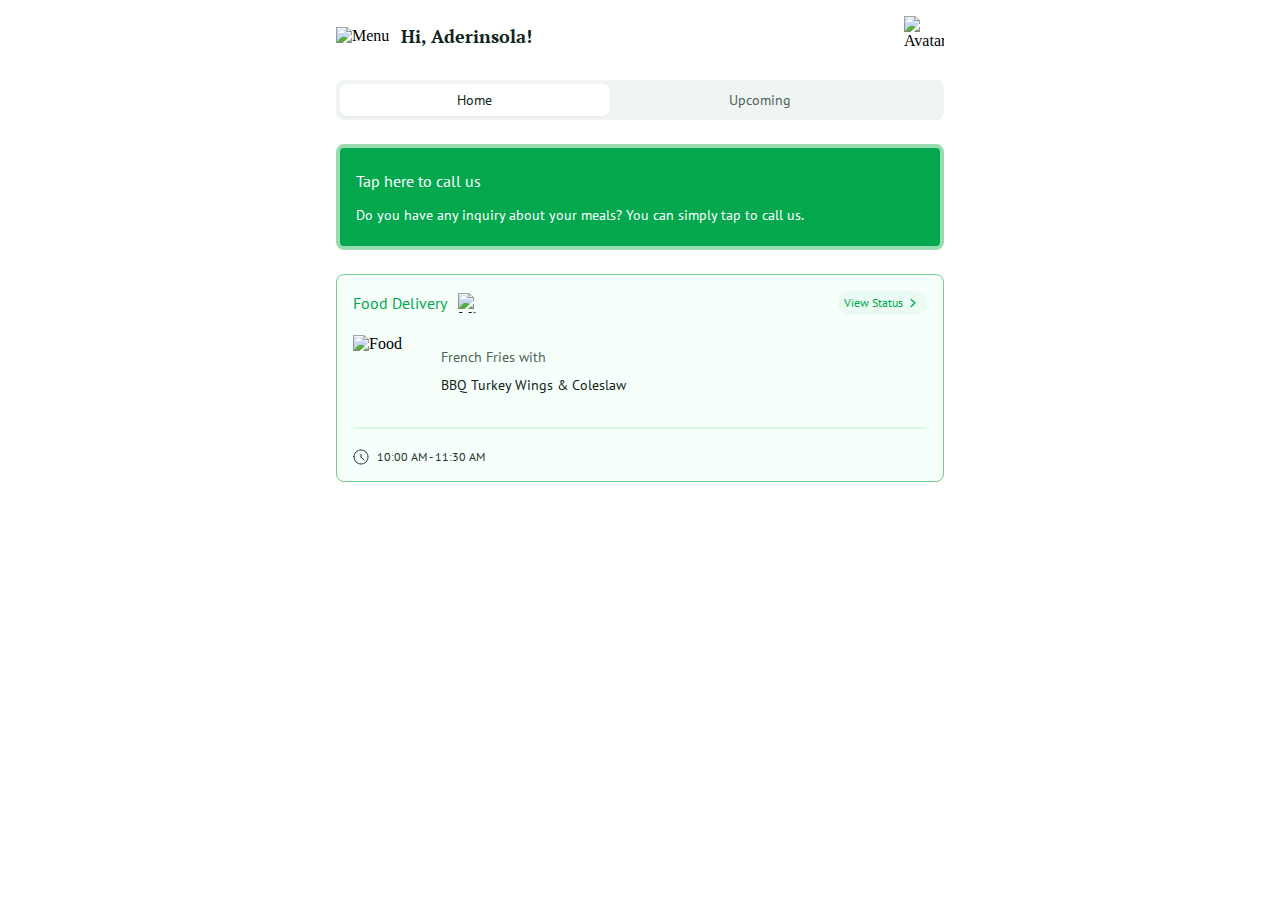
==== services.html @ 622fb4c0 "added food delivery section on services page" ====
<!DOCTYPE html>
<html lang="en">
  <head>
    <meta charset="UTF-8" />
    <meta http-equiv="X-UA-Compatible" content="IE=edge" />
    <meta name="viewport" content="width=device-width, initial-scale=1.0" />
    <title>Services - Eden</title>
    <link rel="stylesheet" href="/assets/css/global.css" />
  </head>
  <body>
    <main class="services">
      <div class="services-wrapper flex flex-col gap-04">
        <div class="flex items-center justify-between">
          <div class="flex items-center gap-1">
            <img src="/assets/images/hamburger.svg" alt="Menu" />
            <h4 class="h4">Hi, Aderinsola!</h4>
          </div>
          <img
            src="/assets/images/avatar.svg"
            class="img-fluid avatar"
            alt="Avatar"
          />
        </div>
        <div class="tabs">
          <div class="tab active">Home</div>
          <div class="tab">Upcoming</div>
        </div>
        <div class="call-card flex flex-col gap-1">
          <div class="title">Tap here to call us</div>
          <div class="call-content">
            Do you have any inquiry about your meals? You can simply tap to call
            us.
          </div>
          <div class="call-dish"></div>
        </div>
        <div class="service-1 flex flex-col gap-5">
          <div class="flex items-center justify-between">
            <div class="flex items-center gap-1">
              <div class="text-primary text-md">Food Delivery</div>
              <img
                src="/assets/images/mini-dish-1.svg"
                class="img-fluid mini-dish"
                alt="Mini dish"
              />
            </div>
            <div class="status c-pointer">
              <div class="text-sxm text-primary">View Status</div>
              <svg
                xmlns="http://www.w3.org/2000/svg"
                width="16"
                height="16"
                viewBox="0 0 16 16"
                fill="none"
              >
                <path
                  d="M6.22217 11.5555L9.77772 7.99999L6.22217 4.44443"
                  stroke="#03A84E"
                  stroke-width="1.33333"
                  stroke-linecap="round"
                  stroke-linejoin="round"
                />
              </svg>
            </div>
          </div>
          <div class="flex items-center gap-4">
            <img
              src="/assets/images/food.png"
              alt="Food"
              class="img-fluid food"
            />
            <div class="flex flex-col gap-05">
              <div class="text-tertiary text-sm">French Fries with</div>
              <div class="text-sm text-grey-primary">
                BBQ Turkey Wings & Coleslaw
              </div>
            </div>
          </div>
          <hr class="hr-primary" />
          <div class="flex items-center gap-05">
            <svg
              xmlns="http://www.w3.org/2000/svg"
              width="16"
              height="16"
              viewBox="0 0 16 16"
              fill="none"
            >
              <g clip-path="url(#clip0_2_1821)">
                <path
                  d="M1 8C1 9.85652 1.7375 11.637 3.05025 12.9497C4.36301 14.2625 6.14348 15 8 15C9.85652 15 11.637 14.2625 12.9497 12.9497C14.2625 11.637 15 9.85652 15 8C15 6.14348 14.2625 4.36301 12.9497 3.05025C11.637 1.7375 9.85652 1 8 1C6.14348 1 4.36301 1.7375 3.05025 3.05025C1.7375 4.36301 1 6.14348 1 8V8Z"
                  stroke="#1D352A"
                  stroke-linecap="round"
                  stroke-linejoin="round"
                />
                <path
                  d="M8 8V5.5"
                  stroke="#1D352A"
                  stroke-linecap="round"
                  stroke-linejoin="round"
                />
                <path
                  d="M8 8L11.1247 11.1253"
                  stroke="#1D352A"
                  stroke-linecap="round"
                  stroke-linejoin="round"
                />
              </g>
              <defs>
                <clipPath id="clip0_2_1821">
                  <rect width="16" height="16" fill="white" />
                </clipPath>
              </defs>
            </svg>

            <div class="text-sxm text-secondary">10:00 AM - 11:30 AM</div>
          </div>
        </div>
      </div>
    </main>
  </body>
</html>
---- assets/css/global.css ----
@import url("https://fonts.googleapis.com/css2?family=PT+Sans:wght@400;700&family=PT+Serif:wght@400;500;700&display=swap");

:root {
  --primary: #03a84e;
  --grey-primary: #0f241b;
  --grey-secondary: #1d352a;
  --grey-septenary: #f0f4f2;
  --grey-tertiary: #4b6358;
  --green-quaternary: #98dcaf;
  --green-tertiary: #6ece8a;
  --green-octonary: #f6fffa;
  --green-septenary: #e9fbf2;
  --white: #ffffff;
  --Serif: "PT Serif", san-serif;
  --Sans: "PT Sans", san-serif;
  --font-400: 400;
  --font-500: 500;
  --font-700: 700;
}

*,
*::before,
*::after {
  box-sizing: border-box;
}
body {
  margin: 0;
  padding: 0;
  overflow-x: hidden;
  height: 100vh;
}
.img-fluid {
  max-width: 100%;
  height: auto;
}
.flex {
  display: flex;
}
.flex-col {
  flex-direction: column;
}
.gap-4 {
  gap: 1rem /* 16px */;
}
.gap-04 {
  gap: 1.5rem;
}
.gap-5 {
  gap: 1.25rem;
}
.gap-1 {
  gap: 0.7rem /* 16px */;
}
.gap-05 {
  gap: 0.5rem;
}
.c-pointer {
  cursor: pointer;
}
.items-center {
  align-items: center;
}
.justify-center {
  justify-content: center;
}
.justify-between {
  justify-content: space-between;
}
.confetti-container {
  position: relative;
  top: 0;
  left: 0;
  width: 100%;
  height: 100%;
  /* pointer-events: none; */
}
.wrapper {
  display: flex;
  flex-direction: column;
  align-items: center;
  padding: 1.5rem;
}
.emoji {
  width: 4rem;
  height: 4rem;
  flex-shrink: 0;
  margin-bottom: 2rem;
}
.text-md {
  font-family: var(--Sans);
  font-size: 1rem;
  font-weight: 400;
  line-height: 1.5rem;
}
.text-sxm {
  font-family: var(--Sans);
  font-size: 0.75rem;
  font-weight: 400;
  line-height: 1rem;
}
.text-sm {
  font-family: var(--Sans);
  font-size: 0.875rem;
  font-weight: 400;
  line-height: 1.25rem;
}
.text-primary {
  color: var(--primary);
}
.text-tertiary {
  color: var(--grey-tertiary);
}
.text-grey-primary {
  color: var(--grey-primary);
}
.text-secondary{
  color: var(--grey-secondary);
}
.h1 {
  color: var(--grey-primary);
  text-align: center;
  font-family: var(--Serif);
  font-size: 1.25rem;
  font-weight: var(--font-700);
  line-height: 2rem;
  margin: 0;
}
.h4 {
  color: var(--grey-primary);
  font-family: var(--Serif);
  font-size: 1.125rem;
  font-style: normal;
  font-weight: var(--font-700);
  line-height: 1.75rem;
  margin: 0;
}
.h5 {
  color: var(--grey-secondary);
  text-align: center;
  font-family: var(--Sans);
  font-size: 1rem;
  font-weight: var(--font-400);
  line-height: 1.5rem;
  margin: 0;
}

.btn-wrapper {
  display: flex;
  justify-content: center;
  align-items: center;
  margin-top: 100px;
}
.btn {
  width: 20.4375rem;
  height: 3rem;
  padding: 0.75rem 1rem;
  cursor: pointer;
  flex-shrink: 0;
  border-radius: 2rem;
  background: var(--primary);
  color: var(--white);
  text-align: center;
  font-family: var(--Sans);
  font-size: 1rem;
  font-weight: var(--font-400);
  text-decoration: none;
}
@media (max-width: 428px) {
  .btn {
    width: 100%;
  }
}

/* Services */
.services-wrapper {
  padding: 1rem;
}
.avatar {
  width: 2.5rem;
  height: 2.5rem;
  flex-shrink: 0;
}
.tabs {
  display: grid;
  grid-template-columns: repeat(2, 1fr);
  height: 2.5rem;
  padding: 0.25rem 3.0625rem 0.25rem 0.25rem;
  align-items: center;
  gap: 1rem;
  flex-shrink: 0;
  border-radius: 0.5rem;
  background: var(--grey-septenary);
}
.tab {
  text-align: center;
  color: var(--grey-tertiary);
  font-family: var(--Sans);
  font-size: 0.875rem;
  font-weight: 500;
  line-height: 1.25rem;
  cursor: pointer;
}
.tab.active {
  display: flex;
  align-items: center;
  justify-content: center;
  height: 2rem;
  color: var(--grey-primary);
  flex-shrink: 0;
  border-radius: 0.5rem;
  background: var(--white);
  box-shadow: 0px 2px 2px 0px rgba(63, 80, 73, 0.04);
}
.call-card {
  border-radius: 0.5rem;
  background: var(--primary);
  border: 4px solid var(--green-quaternary);
  height: 6.625rem;
  color: var(--white);
  display: flex;
  justify-content: center;
  padding: 0 1rem;
  position: relative;
}
.title {
  font-family: var(--Sans);
  font-size: 1rem;
  font-weight: var(--font-500);
  line-height: 1.5rem;
}
.call-content {
  font-family: var(--Sans);
  font-size: 0.875rem;
  font-weight: var(--font-400);
  line-height: 1.25rem;
}
@media (max-width: 555px) {
  .call-content {
    width: 16.5625rem;
  }
}
.call-dish {
  width: 5rem;
  height: 5rem;
  flex-shrink: 0;
  background: url(/assets/images/dish-1.svg);
  background-repeat: no-repeat;
  position: absolute;
  bottom: -32px;
  right: -19px;
}
.service-1 {
  border-radius: 0.5rem;
  border: 1px solid var(--green-tertiary);
  background: var(--green-octonary);
  padding: 1rem;
}
.mini-dish {
  width: 1.25rem;
  height: 1.25rem;
}
.status {
  display: inline-flex;
  height: 1.5rem;
  padding: 0.375rem;
  align-items: center;
  gap: 0.125rem;
  flex-shrink: 0;
  border-radius: 6.25rem;
  background: var(--green-septenary);
}
.food {
  width: 4.5rem;
  height: 4.5rem;
  flex-shrink: 0;
}
.hr-primary {
  border: 1px solid rgba(189, 238, 205, 0.5);
  width: 100%;
  height: 0.0625rem;
  margin: 0;
}
@media (min-width: 768px) {
  .services {
    max-width: 640px;
    margin: auto;
  }
}
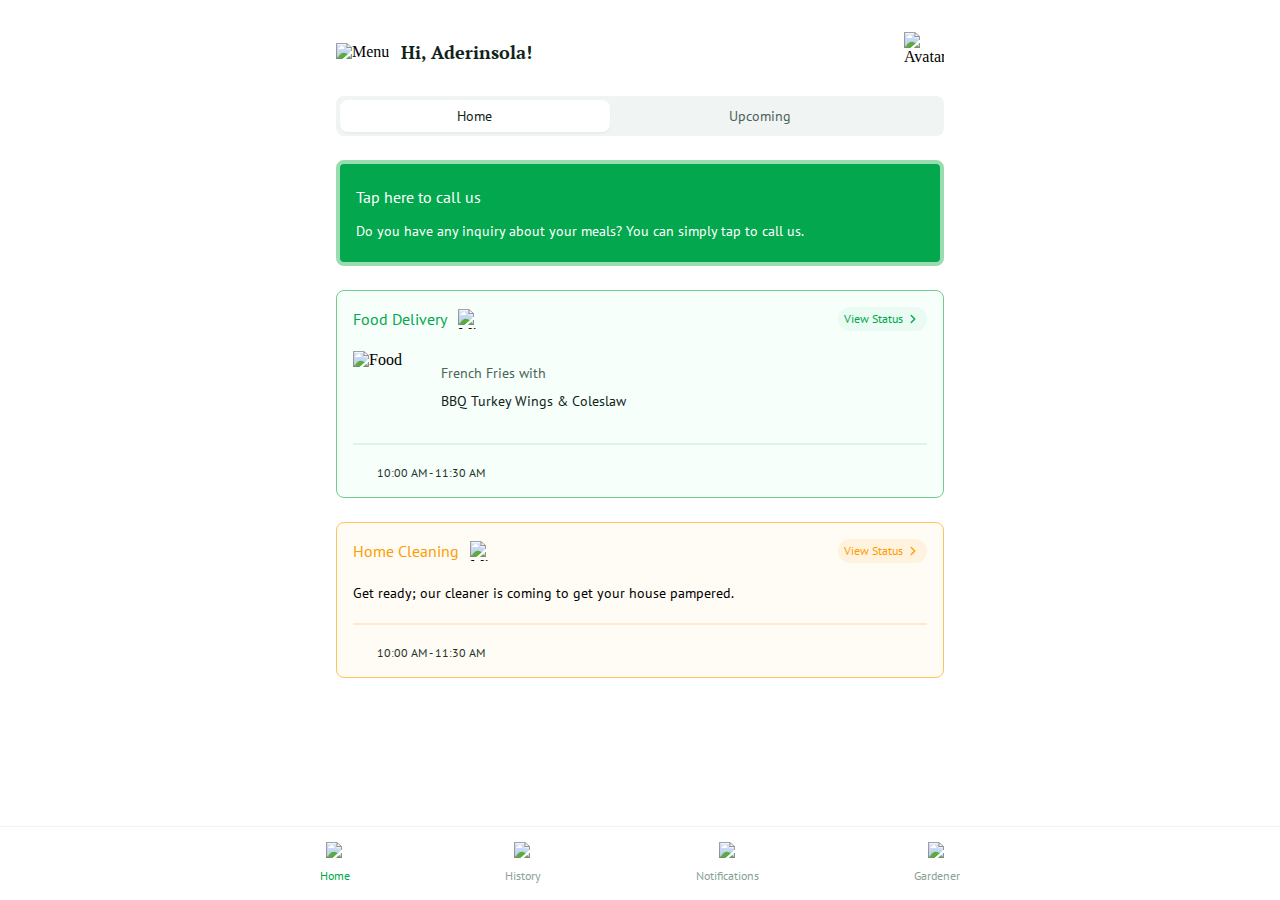
==== commit 0a13eee6: "modified services sscreen" ====
--- a/services.html
+++ b/services.html
@@ -8,7 +8,43 @@
     <link rel="stylesheet" href="/assets/css/global.css" />
   </head>
   <body>
-    <main class="services">
+    <nav class="nav">
+      <div class="flex items-center justify-between">
+        <a href="#" class="flex flex-col items-center gap-05">
+          <img
+            src="/assets/images/home.svg"
+            alt="Home"
+            class="img-fluid nav-icon"
+          />
+          <span class="text-primary text-sxm">Home</span>
+        </a>
+        <a href="#" class="flex flex-col items-center gap-05">
+          <img
+            src="/assets/images/history.svg"
+            alt="History"
+            class="img-fluid nav-icon"
+          />
+          <span class="text-grey-quaternary text-sxm">History</span>
+        </a>
+        <a href="#" class="flex flex-col items-center gap-05">
+          <img
+            src="/assets/images/notification-bell.svg"
+            alt="Notifications"
+            class="img-fluid nav-icon"
+          />
+          <span class="text-grey-quaternary text-sxm">Notifications</span>
+        </a>
+        <a href="#" class="flex flex-col items-center gap-05">
+          <img
+            src="/assets/images/message-chat.svg"
+            alt="Chat"
+            class="img-fluid nav-icon"
+          />
+          <span class="text-grey-quaternary text-sxm">Gardener</span>
+        </a>
+      </div>
+    </nav>
+    <main class="services main">
       <div class="services-wrapper flex flex-col gap-04">
         <div class="flex items-center justify-between">
           <div class="flex items-center gap-1">
@@ -33,17 +69,17 @@
           </div>
           <div class="call-dish"></div>
         </div>
-        <div class="service-1 flex flex-col gap-5">
+        <div class="service service-primary flex flex-col gap-5">
           <div class="flex items-center justify-between">
             <div class="flex items-center gap-1">
               <div class="text-primary text-md">Food Delivery</div>
               <img
                 src="/assets/images/mini-dish-1.svg"
-                class="img-fluid mini-dish"
+                class="img-fluid mini-"
                 alt="Mini dish"
               />
             </div>
-            <div class="status c-pointer">
+            <div class="status c-pointer status-primary">
               <div class="text-sxm text-primary">View Status</div>
               <svg
                 xmlns="http://www.w3.org/2000/svg"
@@ -75,41 +111,57 @@
               </div>
             </div>
           </div>
-          <hr class="hr-primary" />
+          <hr class="hr hr-primary" />
           <div class="flex items-center gap-05">
-            <svg
-              xmlns="http://www.w3.org/2000/svg"
-              width="16"
-              height="16"
-              viewBox="0 0 16 16"
-              fill="none"
-            >
-              <g clip-path="url(#clip0_2_1821)">
+            <img
+              src="/assets/images/time.svg"
+              alt=""
+              class="img-fluid time-icon"
+            />
+
+            <div class="text-sxm text-secondary">10:00 AM - 11:30 AM</div>
+          </div>
+        </div>
+
+        <div class="service service-orange flex flex-col gap-5">
+          <div class="flex items-center justify-between">
+            <div class="flex items-center gap-1">
+              <div class="text-orange-primary text-md">Home Cleaning</div>
+              <img
+                src="/assets/images/mini-house.svg"
+                class="img-fluid mini-"
+                alt="Mini house"
+              />
+            </div>
+            <div class="status c-pointer status-orange">
+              <div class="text-sxm text-orange-primary">View Status</div>
+              <svg
+                xmlns="http://www.w3.org/2000/svg"
+                width="16"
+                height="16"
+                viewBox="0 0 16 16"
+                fill="none"
+              >
                 <path
-                  d="M1 8C1 9.85652 1.7375 11.637 3.05025 12.9497C4.36301 14.2625 6.14348 15 8 15C9.85652 15 11.637 14.2625 12.9497 12.9497C14.2625 11.637 15 9.85652 15 8C15 6.14348 14.2625 4.36301 12.9497 3.05025C11.637 1.7375 9.85652 1 8 1C6.14348 1 4.36301 1.7375 3.05025 3.05025C1.7375 4.36301 1 6.14348 1 8V8Z"
-                  stroke="#1D352A"
+                  d="M6.22217 11.5555L9.77772 7.99999L6.22217 4.44443"
+                  stroke="#FF9D00"
+                  stroke-width="1.33333"
                   stroke-linecap="round"
                   stroke-linejoin="round"
                 />
-                <path
-                  d="M8 8V5.5"
-                  stroke="#1D352A"
-                  stroke-linecap="round"
-                  stroke-linejoin="round"
-                />
-                <path
-                  d="M8 8L11.1247 11.1253"
-                  stroke="#1D352A"
-                  stroke-linecap="round"
-                  stroke-linejoin="round"
-                />
-              </g>
-              <defs>
-                <clipPath id="clip0_2_1821">
-                  <rect width="16" height="16" fill="white" />
-                </clipPath>
-              </defs>
-            </svg>
+              </svg>
+            </div>
+          </div>
+          <div class="text-black text-sm">
+            Get ready; our cleaner is coming to get your house pampered.
+          </div>
+          <hr class="hr hr-orange" />
+          <div class="flex items-center gap-05">
+            <img
+              src="/assets/images/time.svg"
+              alt=""
+              class="img-fluid time-icon"
+            />
 
             <div class="text-sxm text-secondary">10:00 AM - 11:30 AM</div>
           </div>
--- a/assets/css/global.css
+++ b/assets/css/global.css
@@ -6,11 +6,17 @@
   --grey-secondary: #1d352a;
   --grey-septenary: #f0f4f2;
   --grey-tertiary: #4b6358;
+  --grey-quaternary: #8aa398;
   --green-quaternary: #98dcaf;
   --green-tertiary: #6ece8a;
   --green-octonary: #f6fffa;
   --green-septenary: #e9fbf2;
+  --orange-primary: #ff9d00;
+  --orange-tertiary: #ffc260;
+  --orange-octonary: #fffbf5;
+  --orange-septenary: #fff3df;
   --white: #ffffff;
+  --black: #000000;
   --Serif: "PT Serif", san-serif;
   --Sans: "PT Sans", san-serif;
   --font-400: 400;
@@ -28,6 +34,10 @@
   padding: 0;
   overflow-x: hidden;
   height: 100vh;
+  position: relative;
+}
+a {
+  text-decoration: none;
 }
 .img-fluid {
   max-width: 100%;
@@ -113,8 +123,17 @@
 .text-grey-primary {
   color: var(--grey-primary);
 }
-.text-secondary{
+.text-secondary {
   color: var(--grey-secondary);
+}
+.text-orange-primary {
+  color: var(--orange-primary);
+}
+.text-grey-quaternary {
+  color: var(--grey-quaternary);
+}
+.text-black {
+  color: var(--black);
 }
 .h1 {
   color: var(--grey-primary);
@@ -172,6 +191,9 @@
 }
 
 /* Services */
+.services {
+  padding: 1rem 0 5rem 0;
+}
 .services-wrapper {
   padding: 1rem;
 }
@@ -249,13 +271,19 @@
   bottom: -32px;
   right: -19px;
 }
-.service-1 {
+.service {
   border-radius: 0.5rem;
+  padding: 1rem;
+}
+.service-primary {
   border: 1px solid var(--green-tertiary);
   background: var(--green-octonary);
-  padding: 1rem;
-}
-.mini-dish {
+}
+.service-orange {
+  border: 1px solid var(--orange-tertiary);
+  background: var(--orange-octonary);
+}
+.mini- {
   width: 1.25rem;
   height: 1.25rem;
 }
@@ -267,22 +295,57 @@
   gap: 0.125rem;
   flex-shrink: 0;
   border-radius: 6.25rem;
+}
+.status-primary {
   background: var(--green-septenary);
+}
+.status-orange {
+  background: var(--orange-septenary);
 }
 .food {
   width: 4.5rem;
   height: 4.5rem;
   flex-shrink: 0;
 }
+.hr {
+  width: 100%;
+  height: 0.0625rem;
+  margin: 0;
+}
 .hr-primary {
   border: 1px solid rgba(189, 238, 205, 0.5);
-  width: 100%;
-  height: 0.0625rem;
-  margin: 0;
+}
+.hr-orange {
+  border: 1px solid rgba(255, 218, 159, 0.5);
+}
+.time-icon {
+  width: 1rem;
+  height: 1rem;
+  flex-shrink: 0;
 }
 @media (min-width: 768px) {
-  .services {
+  .main {
     max-width: 640px;
     margin: auto;
   }
 }
+
+/* Navigation */
+.nav {
+  background: var(--white);
+  box-shadow: 0px 1px 0px 0px #f1f4f2 inset;
+  padding: 1rem;
+  position: fixed;
+  bottom: 0;
+  width: 100%;
+}
+.nav-icon {
+  width: 1.125rem;
+  height: 1.125rem;
+}
+@media (min-width: 768px) {
+  .nav > div {
+    max-width: 640px;
+    margin: auto;
+  }
+}
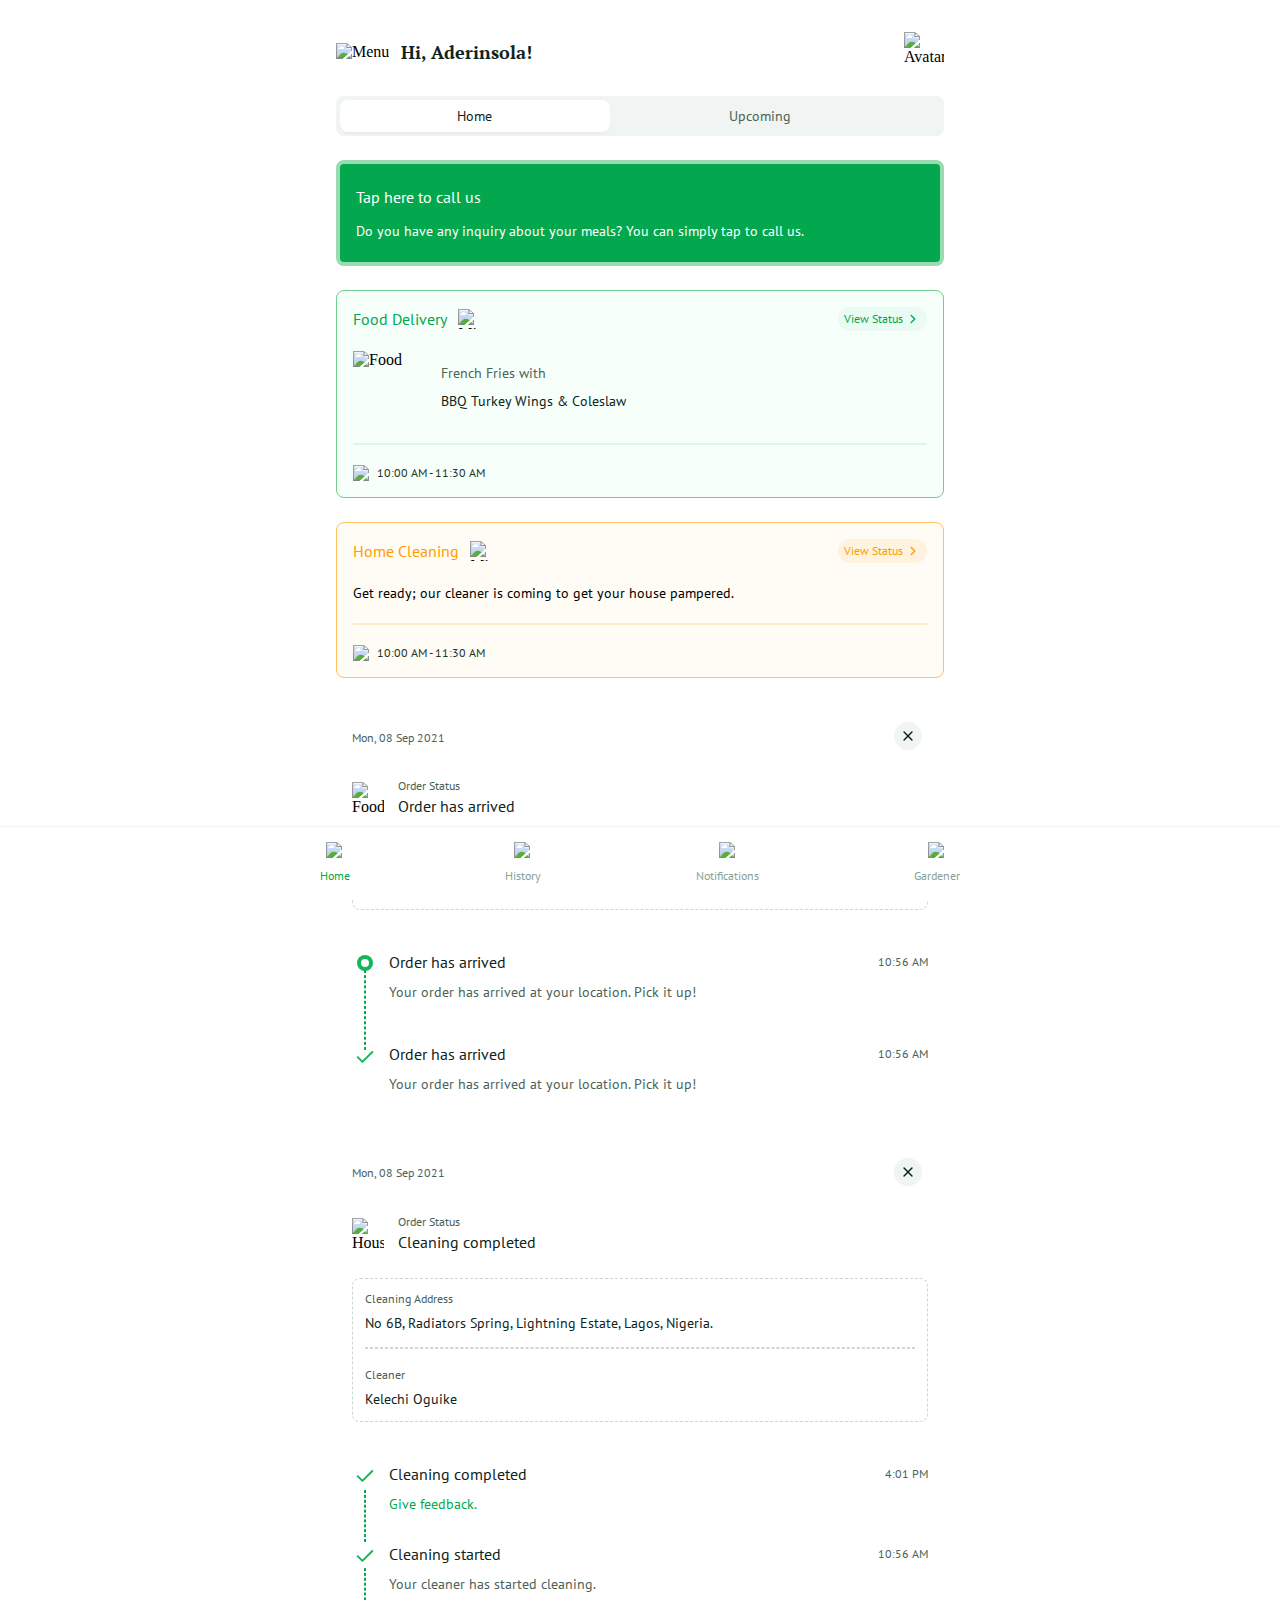
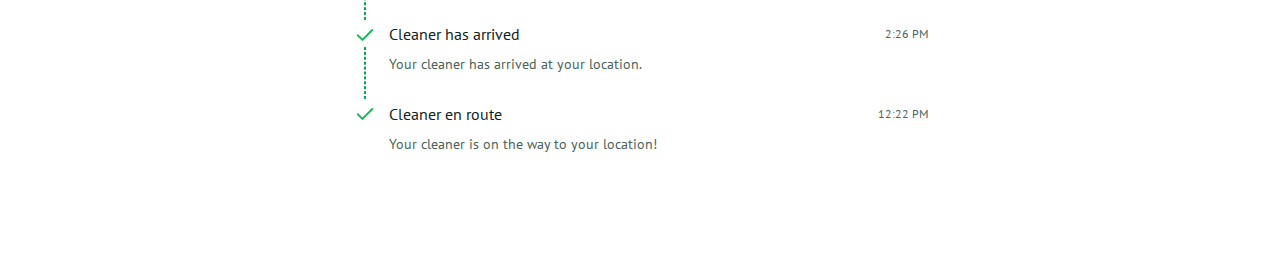
==== commit e43d4db1: "added service modals" ====
--- a/services.html
+++ b/services.html
@@ -10,7 +10,7 @@
   <body>
     <nav class="nav">
       <div class="flex items-center justify-between">
-        <a href="#" class="flex flex-col items-center gap-05">
+        <a href="index.html" class="flex flex-col items-center gap-05">
           <img
             src="/assets/images/home.svg"
             alt="Home"
@@ -69,6 +69,7 @@
           </div>
           <div class="call-dish"></div>
         </div>
+        <!-- Food Delivery -->
         <div class="service service-primary flex flex-col gap-5">
           <div class="flex items-center justify-between">
             <div class="flex items-center gap-1">
@@ -115,7 +116,7 @@
           <div class="flex items-center gap-05">
             <img
               src="/assets/images/time.svg"
-              alt=""
+              alt="Time"
               class="img-fluid time-icon"
             />
 
@@ -123,6 +124,7 @@
           </div>
         </div>
 
+        <!-- Home Cleaning -->
         <div class="service service-orange flex flex-col gap-5">
           <div class="flex items-center justify-between">
             <div class="flex items-center gap-1">
@@ -159,11 +161,195 @@
           <div class="flex items-center gap-05">
             <img
               src="/assets/images/time.svg"
-              alt=""
+              alt="Time"
               class="img-fluid time-icon"
             />
 
             <div class="text-sxm text-secondary">10:00 AM - 11:30 AM</div>
+          </div>
+        </div>
+
+        <!-- Modal -->
+        <div class="modal-wrapper" id="foodDeliveryModal">
+          <div class="flex flex-col gap-04">
+            <div class="flex justify-between items-center">
+              <div class="text-sxm text-tertiary">Mon, 08 Sep 2021</div>
+              <button type="button" class="close">
+                <img
+                  src="/assets/images/close.svg"
+                  alt="Close"
+                  class="img-fluid close-icon"
+                />
+              </button>
+            </div>
+
+            <div class="flex items-center gap-2">
+              <img
+                src="assets/images/mini-dish-1.svg"
+                alt="Food"
+                class="img-fluid food-phic"
+              />
+              <div class="flex flex-col gap-">
+                <div class="text-tertiary text-sxm">Order Status</div>
+                <div class="text-md text-grey-primary">Order has arrived</div>
+              </div>
+            </div>
+
+            <div class="delivery-card">
+              <div class="text-sxm text-tertiary">Delivery Address</div>
+              <div class="text-sm text-grey-primary">
+                No 6B, Radiators Spring, Lightning Estate, Lagos, Nigeria.
+              </div>
+            </div>
+
+            <div class="relative flex gap-1 mt-4">
+              <div class="flex flex-col gap-9 items-center mt-05 relative">
+                <img
+                  src="assets/images/dot.svg"
+                  alt="Dot"
+                  class="img-fluid delivery-progress-dot-icon"
+                />
+                <div class="delivery-line d-0 absolute"></div>
+                <img
+                  src="assets/images/tick-check.svg"
+                  alt="Dot"
+                  class="img-fluid delivery-progress-tick-icon"
+                />
+              </div>
+              <div class="flex flex-col gap-8 w-full">
+                <div class="flex flex-col gap-05 w-full">
+                  <div class="flex items-center justify-between">
+                    <div class="text-md text-grey-primary">
+                      Order has arrived
+                    </div>
+                    <div class="text-tertiary text-sxm">10:56 AM</div>
+                  </div>
+                  <div class="text-tertiary text-sm">
+                    Your order has arrived at your location. Pick it up!
+                  </div>
+                </div>
+                <div class="flex flex-col gap-05 w-full">
+                  <div class="flex items-center justify-between">
+                    <div class="text-md text-grey-primary">
+                      Order has arrived
+                    </div>
+                    <div class="text-tertiary text-sxm">10:56 AM</div>
+                  </div>
+                  <div class="text-tertiary text-sm">
+                    Your order has arrived at your location. Pick it up!
+                  </div>
+                </div>
+              </div>
+            </div>
+          </div>
+        </div>
+
+        <div class="modal-wrapper" id="homeCleaningModal">
+          <div class="flex flex-col gap-04">
+            <div class="flex justify-between items-center">
+              <div class="text-sxm text-tertiary">Mon, 08 Sep 2021</div>
+              <button type="button" class="close">
+                <img
+                  src="/assets/images/close.svg"
+                  alt="Close"
+                  class="img-fluid close-icon"
+                />
+              </button>
+            </div>
+
+            <div class="flex items-center gap-2">
+              <img
+                src="assets/images/mini-house.svg"
+                alt="House"
+                class="img-fluid house-phic"
+              />
+              <div class="flex flex-col gap-">
+                <div class="text-tertiary text-sxm">Order Status</div>
+                <div class="text-md text-grey-primary">Cleaning completed</div>
+              </div>
+            </div>
+
+            <div class="delivery-card">
+              <div class="text-sxm text-tertiary">Cleaning Address</div>
+              <div class="text-sm text-grey-primary mb-1">
+                No 6B, Radiators Spring, Lightning Estate, Lagos, Nigeria.
+              </div>
+              <hr class="hr hr-dotted" />
+              <div class="text-sxm text-tertiary mt-2">Cleaner</div>
+              <div class="text-sm text-grey-primary">Kelechi Oguike</div>
+            </div>
+
+            <div class="relative flex gap-1 mt-4">
+              <div class="flex flex-col gap-08 items-center relative">
+                <img
+                  src="assets/images/tick-check.svg"
+                  alt="Dot"
+                  class="img-fluid delivery-progress-tick-icon"
+                />
+                <div class="delivery-line d-1 absolute"></div>
+                <img
+                  src="assets/images/tick-check.svg"
+                  alt="Dot"
+                  class="img-fluid delivery-progress-tick-icon"
+                />
+                <div class="delivery-line d-2 absolute"></div>
+                <img
+                  src="assets/images/tick-check.svg"
+                  alt="Dot"
+                  class="img-fluid delivery-progress-tick-icon"
+                />
+                <div class="delivery-line d-3 absolute"></div>
+                <img
+                  src="assets/images/tick-check.svg"
+                  alt="Dot"
+                  class="img-fluid delivery-progress-tick-icon"
+                />
+              </div>
+              <div class="flex flex-col gap-7 w-full">
+                <div class="flex flex-col gap-05 w-full">
+                  <div class="flex items-center justify-between">
+                    <div class="text-md text-grey-primary">
+                      Cleaning completed
+                    </div>
+                    <div class="text-tertiary text-sxm">4:01 PM</div>
+                  </div>
+                  <div class="text-primary text-sm">Give feedback.</div>
+                </div>
+                <div class="flex flex-col gap-05 w-full">
+                  <div class="flex items-center justify-between">
+                    <div class="text-md text-grey-primary">
+                      Cleaning started
+                    </div>
+                    <div class="text-tertiary text-sxm">10:56 AM</div>
+                  </div>
+                  <div class="text-tertiary text-sm">
+                    Your cleaner has started cleaning.
+                  </div>
+                </div>
+                <div class="flex flex-col gap-05 w-full">
+                  <div class="flex items-center justify-between">
+                    <div class="text-md text-grey-primary">
+                      Cleaner has arrived
+                    </div>
+                    <div class="text-tertiary text-sxm">2:26 PM</div>
+                  </div>
+                  <div class="text-tertiary text-sm">
+                    Your cleaner has arrived at your location.
+                  </div>
+                </div>
+                <div class="flex flex-col gap-05 w-full">
+                  <div class="flex items-center justify-between">
+                    <div class="text-md text-grey-primary">
+                      Cleaner en route
+                    </div>
+                    <div class="text-tertiary text-sxm">12:22 PM</div>
+                  </div>
+                  <div class="text-tertiary text-sm">
+                    Your cleaner is on the way to your location!
+                  </div>
+                </div>
+              </div>
+            </div>
           </div>
         </div>
       </div>
--- a/assets/css/global.css
+++ b/assets/css/global.css
@@ -7,6 +7,9 @@
   --grey-septenary: #f0f4f2;
   --grey-tertiary: #4b6358;
   --grey-quaternary: #8aa398;
+  --grey-senary: #e2e9e6;
+  --grey-quinary: #cbd8d2;
+  --grey-octonary: #f9fbfa;
   --green-quaternary: #98dcaf;
   --green-tertiary: #6ece8a;
   --green-octonary: #f6fffa;
@@ -15,6 +18,10 @@
   --orange-tertiary: #ffc260;
   --orange-octonary: #fffbf5;
   --orange-septenary: #fff3df;
+  --purple-septenary: #e5e9fc;
+  --pink-septenary: #fbe7f2;
+  --yellow-quinary: #ffebb2;
+  --yellow-octonary: #fffdf5;
   --white: #ffffff;
   --black: #000000;
   --Serif: "PT Serif", san-serif;
@@ -43,58 +50,75 @@
   max-width: 100%;
   height: auto;
 }
+.gap-4 {
+  gap: 1rem /* 16px */;
+}
+.gap-04 {
+  gap: 1.5rem;
+}
+.gap-5 {
+  gap: 1.25rem;
+}
+.gap-1 {
+  gap: 0.7rem /* 16px */;
+}
+.gap-2 {
+  gap: 0.85rem /* 16px */;
+}
+.gap-05 {
+  gap: 0.5rem;
+}
+.gap-7 {
+  gap: 1.75rem;
+}
+.gap-8 {
+  gap: 2.5rem;
+}
+.gap-08 {
+  gap: 3.2rem;
+}
+.gap-9 {
+  gap: 4.5rem;
+}
+.gap-12 {
+  gap: 5.5rem;
+}
+.grid-cols-2 {
+  display: grid;
+  grid-template-columns: repeat(2, 1fr);
+}
+.c-pointer {
+  cursor: pointer;
+}
+.relative {
+  position: relative;
+}
+.absolute {
+  position: absolute;
+}
 .flex {
   display: flex;
 }
 .flex-col {
   flex-direction: column;
 }
-.gap-4 {
-  gap: 1rem /* 16px */;
-}
-.gap-04 {
-  gap: 1.5rem;
-}
-.gap-5 {
-  gap: 1.25rem;
-}
-.gap-1 {
-  gap: 0.7rem /* 16px */;
-}
-.gap-05 {
-  gap: 0.5rem;
-}
-.c-pointer {
-  cursor: pointer;
-}
 .items-center {
   align-items: center;
 }
+.items-start {
+  align-items: flex-start;
+}
 .justify-center {
   justify-content: center;
 }
 .justify-between {
   justify-content: space-between;
 }
-.confetti-container {
-  position: relative;
-  top: 0;
-  left: 0;
-  width: 100%;
-  height: 100%;
-  /* pointer-events: none; */
-}
-.wrapper {
-  display: flex;
-  flex-direction: column;
-  align-items: center;
-  padding: 1.5rem;
-}
-.emoji {
-  width: 4rem;
-  height: 4rem;
-  flex-shrink: 0;
-  margin-bottom: 2rem;
+.justify-end {
+  justify-content: flex-end;
+}
+.z-5 {
+  z-index: 5;
 }
 .text-md {
   font-family: var(--Sans);
@@ -135,9 +159,20 @@
 .text-black {
   color: var(--black);
 }
+.text-center {
+  text-align: center;
+}
+.text-right {
+  text-align: right;
+}
+.text-left {
+  text-align: left;
+}
+.w-full {
+  width: 100%;
+}
 .h1 {
   color: var(--grey-primary);
-  text-align: center;
   font-family: var(--Serif);
   font-size: 1.25rem;
   font-weight: var(--font-700);
@@ -154,7 +189,6 @@
   margin: 0;
 }
 .h5 {
-  color: var(--grey-secondary);
   text-align: center;
   font-family: var(--Sans);
   font-size: 1rem;
@@ -162,39 +196,132 @@
   line-height: 1.5rem;
   margin: 0;
 }
+.pb-1 {
+  padding-bottom: 0.5rem;
+}
+.pb-2 {
+  padding-bottom: 0.8rem;
+}
+.pb-4 {
+  padding-bottom: 1rem;
+}
+.pl-2 {
+  padding-left: 0.8rem;
+}
+.pl-4 {
+  padding-left: 1rem;
+}
+.mb-1 {
+  margin-bottom: 0.5rem;
+}
+.mb-02 {
+  margin-bottom: 0.75rem;
+}
+.mb-2 {
+  margin-bottom: 0.8rem;
+}
+.mb-4 {
+  margin-bottom: 1rem;
+}
+.mt-05 {
+  margin-top: 0.3rem;
+}
+.mt-1 {
+  margin-top: 0.5rem;
+}
+.mt-2 {
+  margin-top: 0.8rem;
+}
+.mt-4 {
+  margin-top: 1rem;
+}
+.fw-400 {
+  font-weight: var(--font-400);
+}
+.fw-700 {
+  font-weight: var(--font-700);
+}
+.underline {
+  text-decoration: underline;
+}
 
 .btn-wrapper {
   display: flex;
   justify-content: center;
   align-items: center;
-  margin-top: 100px;
 }
 .btn {
-  width: 20.4375rem;
+  cursor: pointer;
+  flex-shrink: 0;
+  border-radius: 2rem;
+  text-align: center;
+  font-family: var(--Sans);
+  font-weight: var(--font-400);
+  text-decoration: none;
+}
+.btn-lg {
   height: 3rem;
   padding: 0.75rem 1rem;
-  cursor: pointer;
-  flex-shrink: 0;
-  border-radius: 2rem;
+}
+.btn-lg-fixed {
+  width: 20.4375rem;
+}
+.btn-primary {
   background: var(--primary);
   color: var(--white);
-  text-align: center;
-  font-family: var(--Sans);
-  font-size: 1rem;
-  font-weight: var(--font-400);
-  text-decoration: none;
+}
+.btn-outlined {
+  border: 1px solid var(--grey-senary);
+  background: var(--white);
+  display: inline-flex;
+  height: 2rem;
+  padding: 0.75rem;
+  justify-content: center;
+  align-items: center;
+  gap: 0.5rem;
+}
+button:focus {
+  outline: 0;
+  box-shadow: none;
 }
 @media (max-width: 428px) {
-  .btn {
+  .btn-lg {
     width: 100%;
   }
 }
 
+/* Confetti */
+.confetti-container {
+  position: relative;
+  top: 0;
+  left: 0;
+  width: 100%;
+  height: 100%;
+}
+.wrapper {
+  display: flex;
+  flex-direction: column;
+  align-items: center;
+  padding: 1.5rem;
+}
+.btn-wrapper-confetti {
+  margin-top: 100px;
+}
+.emoji {
+  width: 4rem;
+  height: 4rem;
+  flex-shrink: 0;
+  margin-bottom: 2rem;
+}
+
 /* Services */
-.services {
+.services,
+.plan {
   padding: 1rem 0 5rem 0;
-}
-.services-wrapper {
+  /* overflow-x: hidden; */
+}
+.services-wrapper,
+.plan-wrapper {
   padding: 1rem;
 }
 .avatar {
@@ -318,17 +445,27 @@
 .hr-orange {
   border: 1px solid rgba(255, 218, 159, 0.5);
 }
+.hr-quinary {
+  border: 0.5px solid var(--grey-quinary);
+}
+.hr-dotted {
+  border: 0.5px dashed var(--grey-quinary);
+}
 .time-icon {
   width: 1rem;
   height: 1rem;
   flex-shrink: 0;
 }
-@media (min-width: 768px) {
+.main {
+  margin: auto;
+  max-width: 640px;
+}
+/* @media (min-width: 768px) {
   .main {
     max-width: 640px;
     margin: auto;
   }
-}
+} */
 
 /* Navigation */
 .nav {
@@ -338,6 +475,7 @@
   position: fixed;
   bottom: 0;
   width: 100%;
+  z-index: 999;
 }
 .nav-icon {
   width: 1.125rem;
@@ -349,3 +487,160 @@
     margin: auto;
   }
 }
+
+/* Plan */
+.back-icon {
+  width: 2rem;
+  height: 2rem;
+  flex-shrink: 0;
+}
+.progress-icon {
+  width: 1.77775rem;
+  height: 1.77775rem;
+}
+.progress-bar {
+  height: 0.1875rem;
+  width: 94%;
+  border-radius: 1.5rem;
+  background: var(--grey-senary);
+  overflow: hidden;
+  top: 12px;
+  z-index: 1;
+  margin: 0 1rem 0;
+}
+.progress {
+  z-index: 9;
+  width: 60%;
+  background: var(--primary);
+  border-radius: 1.5rem;
+  height: 100%;
+  transition: width 0.3s ease-in-out;
+}
+.plan-cards {
+  display: flex;
+  flex-direction: column;
+  gap: 1rem;
+}
+.plan-card {
+  padding: 1.5rem 1.1rem;
+  border-radius: 1rem;
+  display: flex;
+  flex-direction: column;
+  gap: 1rem;
+}
+.plan-card-icon {
+  width: 1.25rem;
+  height: 1.25rem;
+}
+.plan-card-primary {
+  background: var(--green-septenary);
+}
+.plan-card-purple {
+  background: var(--purple-septenary);
+}
+.plan-card-pink {
+  background: var(--pink-septenary);
+}
+.plan-card-orange {
+  background: var(--orange-septenary);
+}
+.info-card {
+  display: flex;
+  padding: 1rem;
+  align-items: flex-start;
+  gap: 0.75rem;
+  border-radius: 0.5rem;
+}
+.info-yellow {
+  border: 1px solid var(--yellow-quinary);
+  background: var(--yellow-octonary);
+}
+.info-quinary {
+  border: 1px solid var(--grey-quinary);
+  background: var(--grey-octonary);
+}
+.alert-icon {
+  width: 1.25rem;
+  height: 1.25rem;
+  flex-shrink: 0;
+}
+.form-control {
+  border: 0;
+  border-bottom: 0.0625rem solid var(--primary);
+}
+input:focus {
+  border: 0;
+  border-bottom: 0.0625rem solid var(--primary);
+  outline: 0;
+  box-shadow: none;
+}
+@media (min-width: 768px) {
+  .form-control {
+    width: 12.8125rem;
+  }
+}
+
+/* Modal */
+.modal-wrapper {
+  border-radius: 1rem;
+  background: var(--white);
+  padding: 1.2rem 1rem;
+}
+.close-icon {
+  width: 1.75rem;
+  height: 1.75rem;
+  flex-shrink: 0;
+}
+.food-phic,
+.house-phic {
+  width: 2rem;
+  height: 2rem;
+  flex-shrink: 0;
+}
+.delivery-card {
+  display: inline-flex;
+  padding: 0.75rem;
+  flex-direction: column;
+  align-items: flex-start;
+  gap: 0.375rem;
+  border-radius: 0.5rem;
+  border: 1px dashed var(--grey-quinary);
+  background: #fff;
+}
+.delivery-progress-dot-icon {
+  width: 1rem;
+  height: 1rem;
+  flex-shrink: 0;
+}
+.delivery-progress-tick-icon {
+  width: 1.75rem;
+  height: 1.75rem;
+  flex-shrink: 0;
+}
+.delivery-line {
+  width: 0.0625rem;
+  border: 0.5px dashed var(--primary);
+  border-radius: 1.5rem;
+  transition: width 0.3s ease-in-out;
+}
+.d-0{
+  top: 15px;
+  height: 5rem;
+}
+.d-1,.d-2,.d-3{
+  height: 3.25rem;
+}
+.d-1{
+  top: 28px;
+}
+.d-2{
+  top: 106px;
+}
+.d-3{
+  top: 185px;
+}
+.close{
+  border: 0;
+  background: transparent;
+  cursor: pointer;
+}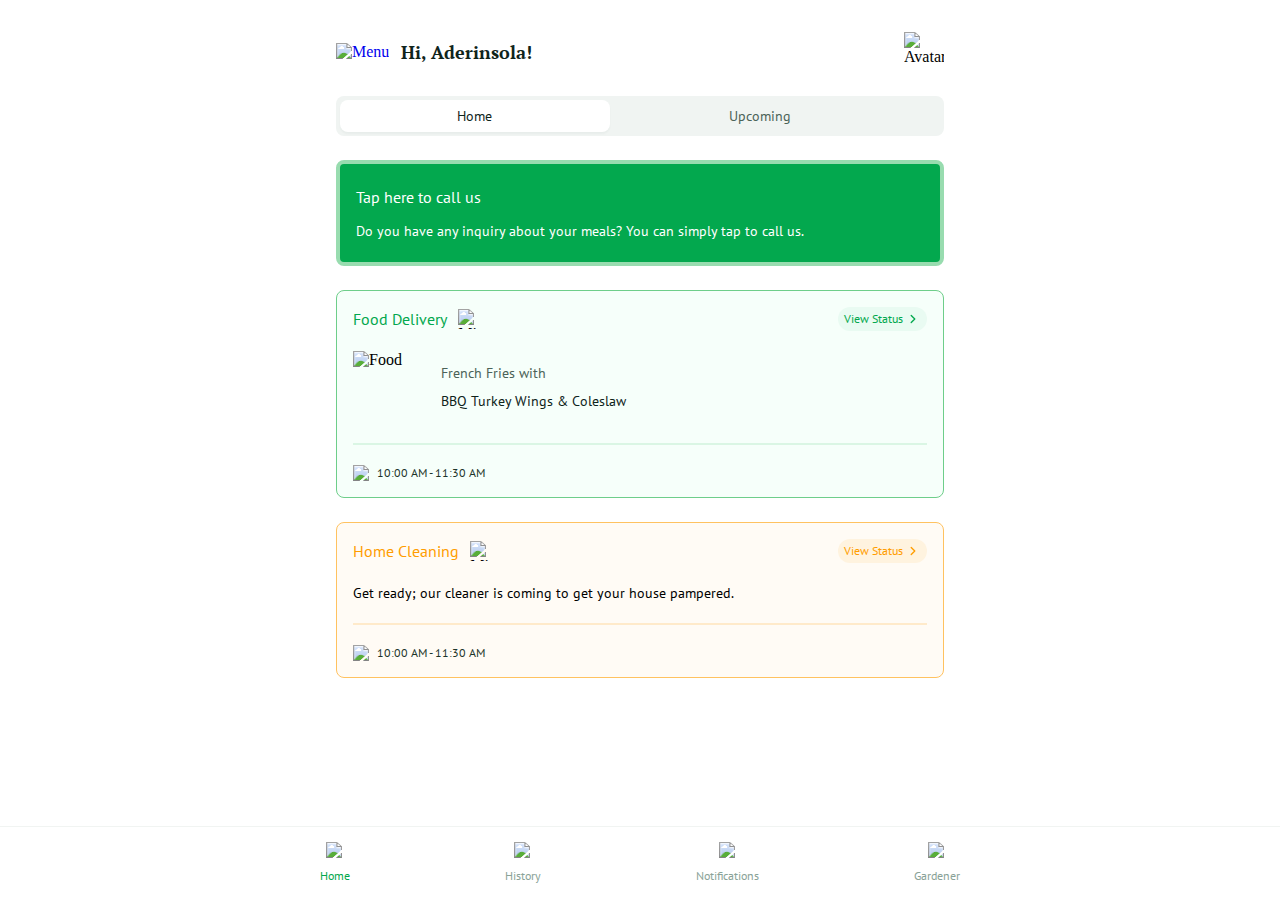
==== commit 1455b3c1: "completed service modals" ====
--- a/services.html
+++ b/services.html
@@ -48,7 +48,9 @@
       <div class="services-wrapper flex flex-col gap-04">
         <div class="flex items-center justify-between">
           <div class="flex items-center gap-1">
-            <img src="/assets/images/hamburger.svg" alt="Menu" />
+            <a href="index.html"
+              ><img src="/assets/images/hamburger.svg" alt="Menu"
+            /></a>
             <h4 class="h4">Hi, Aderinsola!</h4>
           </div>
           <img
@@ -80,7 +82,7 @@
                 alt="Mini dish"
               />
             </div>
-            <div class="status c-pointer status-primary">
+            <div onclick="openModal(1)" class="status c-pointer status-primary">
               <div class="text-sxm text-primary">View Status</div>
               <svg
                 xmlns="http://www.w3.org/2000/svg"
@@ -135,7 +137,7 @@
                 alt="Mini house"
               />
             </div>
-            <div class="status c-pointer status-orange">
+            <div onclick="openModal(2)" class="status c-pointer status-orange">
               <div class="text-sxm text-orange-primary">View Status</div>
               <svg
                 xmlns="http://www.w3.org/2000/svg"
@@ -169,183 +171,191 @@
           </div>
         </div>
 
-        <!-- Modal -->
-        <div class="modal-wrapper" id="foodDeliveryModal">
-          <div class="flex flex-col gap-04">
-            <div class="flex justify-between items-center">
-              <div class="text-sxm text-tertiary">Mon, 08 Sep 2021</div>
-              <button type="button" class="close">
+        <!-- Modals -->
+        <!-- food delivery -->
+        <div class="overlay" id="modalOverlay1">
+          <div class="modal-wrapper mw-1" id="modal1">
+            <div class="flex flex-col gap-04">
+              <div class="flex justify-between items-center">
+                <div class="text-sxm text-tertiary">Mon, 08 Sep 2021</div>
+                <button type="button" onclick="closeModal(1)" class="close">
+                  <img
+                    src="/assets/images/close.svg"
+                    alt="Close"
+                    class="img-fluid close-icon"
+                  />
+                </button>
+              </div>
+
+              <div class="flex items-center gap-2">
                 <img
-                  src="/assets/images/close.svg"
-                  alt="Close"
-                  class="img-fluid close-icon"
+                  src="assets/images/mini-dish-1.svg"
+                  alt="Food"
+                  class="img-fluid food-phic"
                 />
-              </button>
-            </div>
-
-            <div class="flex items-center gap-2">
-              <img
-                src="assets/images/mini-dish-1.svg"
-                alt="Food"
-                class="img-fluid food-phic"
-              />
-              <div class="flex flex-col gap-">
-                <div class="text-tertiary text-sxm">Order Status</div>
-                <div class="text-md text-grey-primary">Order has arrived</div>
-              </div>
-            </div>
-
-            <div class="delivery-card">
-              <div class="text-sxm text-tertiary">Delivery Address</div>
-              <div class="text-sm text-grey-primary">
-                No 6B, Radiators Spring, Lightning Estate, Lagos, Nigeria.
-              </div>
-            </div>
-
-            <div class="relative flex gap-1 mt-4">
-              <div class="flex flex-col gap-9 items-center mt-05 relative">
+                <div class="flex flex-col gap-">
+                  <div class="text-tertiary text-sxm">Order Status</div>
+                  <div class="text-md text-grey-primary">Order has arrived</div>
+                </div>
+              </div>
+
+              <div class="delivery-card">
+                <div class="text-sxm text-tertiary">Delivery Address</div>
+                <div class="text-sm text-grey-primary">
+                  No 6B, Radiators Spring, Lightning Estate, Lagos, Nigeria.
+                </div>
+              </div>
+
+              <div class="relative flex gap-1 mt-4">
+                <div class="flex flex-col gap-9 items-center mt-05 relative">
+                  <img
+                    src="assets/images/dot.svg"
+                    alt="Dot"
+                    class="img-fluid delivery-progress-dot-icon"
+                  />
+                  <div class="delivery-line d-0 absolute"></div>
+                  <img
+                    src="assets/images/tick-check.svg"
+                    alt="Dot"
+                    class="img-fluid delivery-progress-tick-icon"
+                  />
+                </div>
+                <div class="flex flex-col gap-8 w-full">
+                  <div class="flex flex-col gap-05 w-full">
+                    <div class="flex items-center justify-between">
+                      <div class="text-md text-grey-primary">
+                        Order has arrived
+                      </div>
+                      <div class="text-tertiary text-sxm">10:56 AM</div>
+                    </div>
+                    <div class="text-tertiary text-sm">
+                      Your order has arrived at your location. Pick it up!
+                    </div>
+                  </div>
+                  <div class="flex flex-col gap-05 w-full">
+                    <div class="flex items-center justify-between">
+                      <div class="text-md text-grey-primary">
+                        Order has arrived
+                      </div>
+                      <div class="text-tertiary text-sxm">10:56 AM</div>
+                    </div>
+                    <div class="text-tertiary text-sm">
+                      Your order has arrived at your location. Pick it up!
+                    </div>
+                  </div>
+                </div>
+              </div>
+            </div>
+          </div>
+        </div>
+
+        <!-- home cleaning modal -->
+        <div class="overlay" id="modalOverlay2">
+          <div class="modal-wrapper mw-2" id="modal2">
+            <div class="flex flex-col gap-04">
+              <div class="flex justify-between items-center">
+                <div class="text-sxm text-tertiary">Mon, 08 Sep 2021</div>
+                <button type="button" onclick="closeModal(2)" class="close">
+                  <img
+                    src="/assets/images/close.svg"
+                    alt="Close"
+                    class="img-fluid close-icon"
+                  />
+                </button>
+              </div>
+
+              <div class="flex items-center gap-2">
                 <img
-                  src="assets/images/dot.svg"
-                  alt="Dot"
-                  class="img-fluid delivery-progress-dot-icon"
+                  src="assets/images/mini-house.svg"
+                  alt="House"
+                  class="img-fluid house-phic"
                 />
-                <div class="delivery-line d-0 absolute"></div>
-                <img
-                  src="assets/images/tick-check.svg"
-                  alt="Dot"
-                  class="img-fluid delivery-progress-tick-icon"
-                />
-              </div>
-              <div class="flex flex-col gap-8 w-full">
-                <div class="flex flex-col gap-05 w-full">
-                  <div class="flex items-center justify-between">
-                    <div class="text-md text-grey-primary">
-                      Order has arrived
-                    </div>
-                    <div class="text-tertiary text-sxm">10:56 AM</div>
-                  </div>
-                  <div class="text-tertiary text-sm">
-                    Your order has arrived at your location. Pick it up!
-                  </div>
-                </div>
-                <div class="flex flex-col gap-05 w-full">
-                  <div class="flex items-center justify-between">
-                    <div class="text-md text-grey-primary">
-                      Order has arrived
-                    </div>
-                    <div class="text-tertiary text-sxm">10:56 AM</div>
-                  </div>
-                  <div class="text-tertiary text-sm">
-                    Your order has arrived at your location. Pick it up!
-                  </div>
-                </div>
-              </div>
-            </div>
-          </div>
-        </div>
-
-        <div class="modal-wrapper" id="homeCleaningModal">
-          <div class="flex flex-col gap-04">
-            <div class="flex justify-between items-center">
-              <div class="text-sxm text-tertiary">Mon, 08 Sep 2021</div>
-              <button type="button" class="close">
-                <img
-                  src="/assets/images/close.svg"
-                  alt="Close"
-                  class="img-fluid close-icon"
-                />
-              </button>
-            </div>
-
-            <div class="flex items-center gap-2">
-              <img
-                src="assets/images/mini-house.svg"
-                alt="House"
-                class="img-fluid house-phic"
-              />
-              <div class="flex flex-col gap-">
-                <div class="text-tertiary text-sxm">Order Status</div>
-                <div class="text-md text-grey-primary">Cleaning completed</div>
-              </div>
-            </div>
-
-            <div class="delivery-card">
-              <div class="text-sxm text-tertiary">Cleaning Address</div>
-              <div class="text-sm text-grey-primary mb-1">
-                No 6B, Radiators Spring, Lightning Estate, Lagos, Nigeria.
-              </div>
-              <hr class="hr hr-dotted" />
-              <div class="text-sxm text-tertiary mt-2">Cleaner</div>
-              <div class="text-sm text-grey-primary">Kelechi Oguike</div>
-            </div>
-
-            <div class="relative flex gap-1 mt-4">
-              <div class="flex flex-col gap-08 items-center relative">
-                <img
-                  src="assets/images/tick-check.svg"
-                  alt="Dot"
-                  class="img-fluid delivery-progress-tick-icon"
-                />
-                <div class="delivery-line d-1 absolute"></div>
-                <img
-                  src="assets/images/tick-check.svg"
-                  alt="Dot"
-                  class="img-fluid delivery-progress-tick-icon"
-                />
-                <div class="delivery-line d-2 absolute"></div>
-                <img
-                  src="assets/images/tick-check.svg"
-                  alt="Dot"
-                  class="img-fluid delivery-progress-tick-icon"
-                />
-                <div class="delivery-line d-3 absolute"></div>
-                <img
-                  src="assets/images/tick-check.svg"
-                  alt="Dot"
-                  class="img-fluid delivery-progress-tick-icon"
-                />
-              </div>
-              <div class="flex flex-col gap-7 w-full">
-                <div class="flex flex-col gap-05 w-full">
-                  <div class="flex items-center justify-between">
-                    <div class="text-md text-grey-primary">
-                      Cleaning completed
-                    </div>
-                    <div class="text-tertiary text-sxm">4:01 PM</div>
-                  </div>
-                  <div class="text-primary text-sm">Give feedback.</div>
-                </div>
-                <div class="flex flex-col gap-05 w-full">
-                  <div class="flex items-center justify-between">
-                    <div class="text-md text-grey-primary">
-                      Cleaning started
-                    </div>
-                    <div class="text-tertiary text-sxm">10:56 AM</div>
-                  </div>
-                  <div class="text-tertiary text-sm">
-                    Your cleaner has started cleaning.
-                  </div>
-                </div>
-                <div class="flex flex-col gap-05 w-full">
-                  <div class="flex items-center justify-between">
-                    <div class="text-md text-grey-primary">
-                      Cleaner has arrived
-                    </div>
-                    <div class="text-tertiary text-sxm">2:26 PM</div>
-                  </div>
-                  <div class="text-tertiary text-sm">
-                    Your cleaner has arrived at your location.
-                  </div>
-                </div>
-                <div class="flex flex-col gap-05 w-full">
-                  <div class="flex items-center justify-between">
-                    <div class="text-md text-grey-primary">
-                      Cleaner en route
-                    </div>
-                    <div class="text-tertiary text-sxm">12:22 PM</div>
-                  </div>
-                  <div class="text-tertiary text-sm">
-                    Your cleaner is on the way to your location!
+                <div class="flex flex-col gap-">
+                  <div class="text-tertiary text-sxm">Order Status</div>
+                  <div class="text-md text-grey-primary">
+                    Cleaning completed
+                  </div>
+                </div>
+              </div>
+
+              <div class="delivery-card">
+                <div class="text-sxm text-tertiary">Cleaning Address</div>
+                <div class="text-sm text-grey-primary mb-1">
+                  No 6B, Radiators Spring, Lightning Estate, Lagos, Nigeria.
+                </div>
+                <hr class="hr hr-dotted" />
+                <div class="text-sxm text-tertiary mt-2">Cleaner</div>
+                <div class="text-sm text-grey-primary">Kelechi Oguike</div>
+              </div>
+
+              <div class="relative flex gap-1 mt-4">
+                <div class="flex flex-col gap-08 items-center relative">
+                  <img
+                    src="assets/images/tick-check.svg"
+                    alt="Dot"
+                    class="img-fluid delivery-progress-tick-icon"
+                  />
+                  <div class="delivery-line d-1 absolute"></div>
+                  <img
+                    src="assets/images/tick-check.svg"
+                    alt="Dot"
+                    class="img-fluid delivery-progress-tick-icon"
+                  />
+                  <div class="delivery-line d-2 absolute"></div>
+                  <img
+                    src="assets/images/tick-check.svg"
+                    alt="Dot"
+                    class="img-fluid delivery-progress-tick-icon"
+                  />
+                  <div class="delivery-line d-3 absolute"></div>
+                  <img
+                    src="assets/images/tick-check.svg"
+                    alt="Dot"
+                    class="img-fluid delivery-progress-tick-icon"
+                  />
+                </div>
+                <div class="flex flex-col gap-7 w-full">
+                  <div class="flex flex-col gap-05 w-full">
+                    <div class="flex items-center justify-between">
+                      <div class="text-md text-grey-primary">
+                        Cleaning completed
+                      </div>
+                      <div class="text-tertiary text-sxm">4:01 PM</div>
+                    </div>
+                    <div class="text-primary text-sm">Give feedback.</div>
+                  </div>
+                  <div class="flex flex-col gap-05 w-full">
+                    <div class="flex items-center justify-between">
+                      <div class="text-md text-grey-primary">
+                        Cleaning started
+                      </div>
+                      <div class="text-tertiary text-sxm">10:56 AM</div>
+                    </div>
+                    <div class="text-tertiary text-sm">
+                      Your cleaner has started cleaning.
+                    </div>
+                  </div>
+                  <div class="flex flex-col gap-05 w-full">
+                    <div class="flex items-center justify-between">
+                      <div class="text-md text-grey-primary">
+                        Cleaner has arrived
+                      </div>
+                      <div class="text-tertiary text-sxm">2:26 PM</div>
+                    </div>
+                    <div class="text-tertiary text-sm">
+                      Your cleaner has arrived at your location.
+                    </div>
+                  </div>
+                  <div class="flex flex-col gap-05 w-full">
+                    <div class="flex items-center justify-between">
+                      <div class="text-md text-grey-primary">
+                        Cleaner en route
+                      </div>
+                      <div class="text-tertiary text-sxm">12:22 PM</div>
+                    </div>
+                    <div class="text-tertiary text-sm">
+                      Your cleaner is on the way to your location!
+                    </div>
                   </div>
                 </div>
               </div>
@@ -354,5 +364,7 @@
         </div>
       </div>
     </main>
+
+    <script src="assets/js/main.js"></script>
   </body>
 </html>
--- a/assets/css/global.css
+++ b/assets/css/global.css
@@ -475,7 +475,7 @@
   position: fixed;
   bottom: 0;
   width: 100%;
-  z-index: 999;
+  z-index: 1;
 }
 .nav-icon {
   width: 1.125rem;
@@ -581,10 +581,82 @@
 }
 
 /* Modal */
+.overlay {
+  opacity: 0;
+  visibility: hidden;
+  position: fixed;
+  top: 0;
+  bottom: 0;
+  left: 0;
+  right: 0;
+  z-index: 1;
+  width: 100%;
+  height: 100%;
+  background: rgba(15, 36, 27, 0.2);
+  backdrop-filter: blur(1px);
+  transition: transform 0.5s cubic-bezier(0.465, 0.183, 0.153, 0.946),
+    opacity 0.5s cubic-bezier(0.465, 0.183, 0.153, 0.946);
+}
 .modal-wrapper {
   border-radius: 1rem;
   background: var(--white);
   padding: 1.2rem 1rem;
+  max-width: 22.1875rem;
+  z-index: 2;
+  position: absolute;
+  top: 0;
+  bottom: 0;
+  left: 0;
+  right: 0;
+  margin: auto;
+  overflow-y: auto;
+  scrollbar-width: 4px;
+}
+.mw-1{
+  height: 35.625rem;
+}
+.mw-2{
+  height: 41rem;
+
+}
+.show-modal {
+  opacity: 1;
+  visibility: visible;
+  animation: show 0.5s cubic-bezier(0.165, 0.84, 0.44, 1) forwards;
+}
+@keyframes show {
+  from {
+    opacity: 0;
+    visibility: hidden;
+    transform: scale(0);
+  }
+  to {
+    opacity: 1;
+    visibility: visible;
+    transform: scale(1);
+  }
+}
+.hide-modal {
+  opacity: 0;
+  visibility: hidden;
+  animation: hide 0.5s cubic-bezier(0.165, 0.84, 0.44, 1) forwards;
+}
+@keyframes hide {
+  from {
+    opacity: 1;
+    visibility: visible;
+    transform: scale(1);
+  }
+  to {
+    opacity: 0;
+    visibility: hidden;
+    transform: scale(0);
+  }
+}
+@media (max-width: 768px) {
+  .modal-wrapper {
+    width: 95%;
+  }
 }
 .close-icon {
   width: 1.75rem;
@@ -623,24 +695,26 @@
   border-radius: 1.5rem;
   transition: width 0.3s ease-in-out;
 }
-.d-0{
+.d-0 {
   top: 15px;
   height: 5rem;
 }
-.d-1,.d-2,.d-3{
+.d-1,
+.d-2,
+.d-3 {
   height: 3.25rem;
 }
-.d-1{
+.d-1 {
   top: 28px;
 }
-.d-2{
+.d-2 {
   top: 106px;
 }
-.d-3{
+.d-3 {
   top: 185px;
 }
-.close{
+.close {
   border: 0;
   background: transparent;
   cursor: pointer;
-}+}
